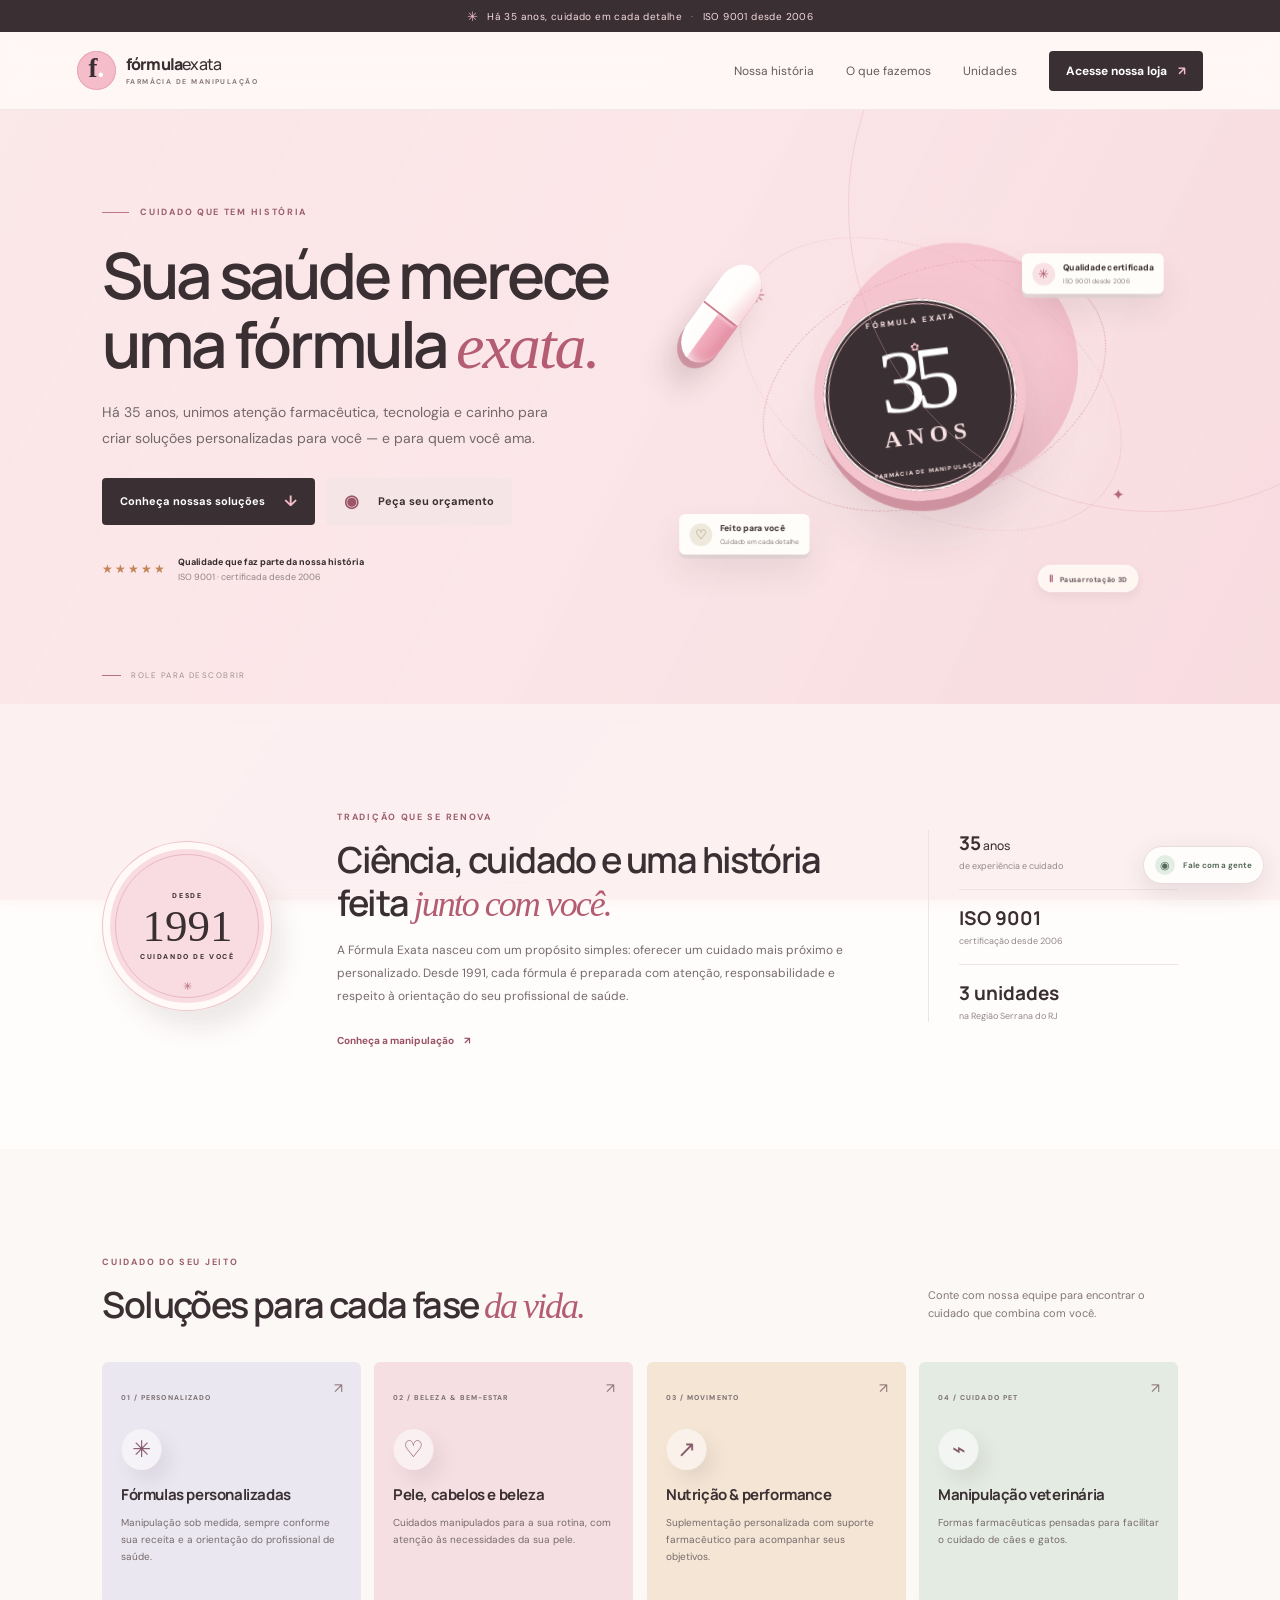
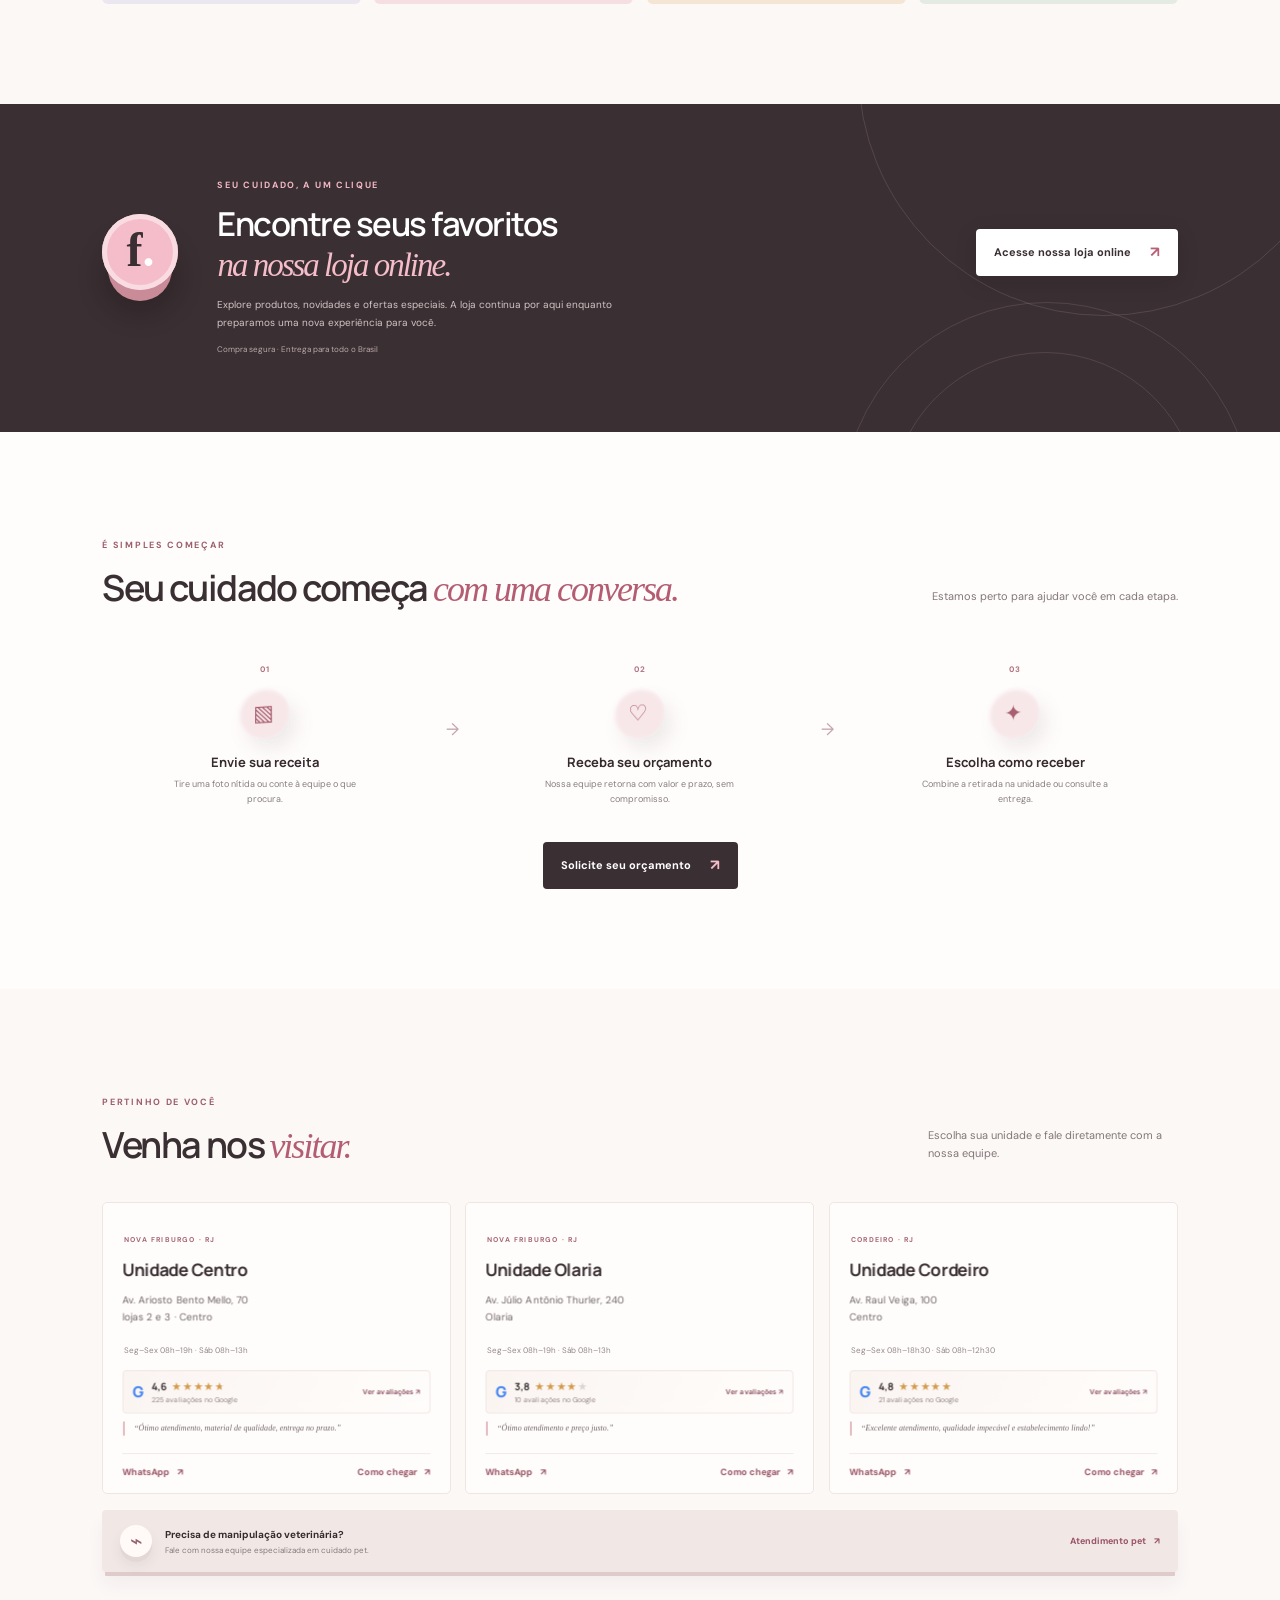
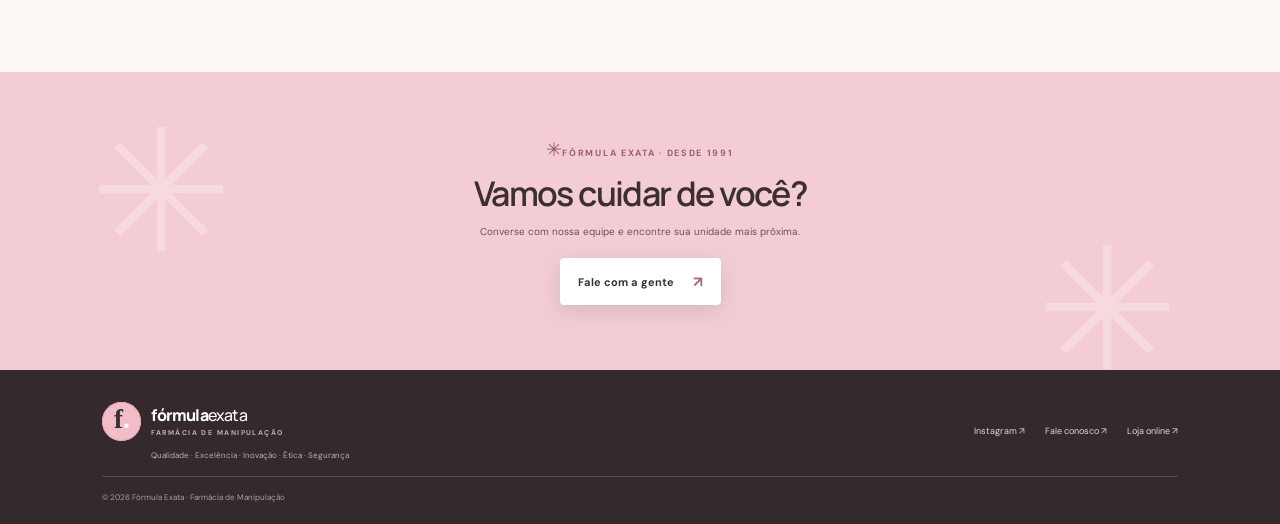
==== index.html @ 4f674cab "first commit" ====
<!doctype html>
<html lang="pt-BR">
<head>
  <meta charset="utf-8">
  <meta name="viewport" content="width=device-width, initial-scale=1">
  <meta name="theme-color" content="#3a2f32">
  <meta name="description" content="Há 35 anos cuidando de você com fórmulas personalizadas, qualidade certificada e atenção farmacêutica. Encontre sua unidade Fórmula Exata.">
  <title>Fórmula Exata | Cuidado feito para você</title>
  <link rel="preconnect" href="https://fonts.googleapis.com">
  <link rel="preconnect" href="https://fonts.gstatic.com" crossorigin>
  <link href="https://fonts.googleapis.com/css2?family=DM+Sans:wght@400;500;600;700&family=Manrope:wght@400;500;600;700;800&display=swap" rel="stylesheet">
  <link rel="stylesheet" href="styles.css">
  <link rel="stylesheet" href="effects-3d.css">
  <script src="script.js" defer></script>
</head>
<body>
  <div class="site-video-backdrop" aria-hidden="true">
    <video autoplay muted loop playsinline preload="auto" tabindex="-1">
      <source src="assets/formula-exata-background.mp4" type="video/mp4">
    </video>
  </div>
  <div class="site-video-wash" aria-hidden="true"></div>
  <div class="announcement"><span class="sparkle">✳</span> Há 35 anos, cuidado em cada detalhe <span class="announcement-dot">·</span> ISO 9001 desde 2006</div>
  <header class="site-header" id="topo">
    <a class="brand" href="#topo" aria-label="Fórmula Exata, início">
      <span class="brand-symbol" aria-hidden="true"><span>f<span class="brand-dot">.</span></span></span>
      <span class="brand-name">fórmula<span>exata</span><small>FARMÁCIA DE MANIPULAÇÃO</small></span>
    </a>
    <button class="menu-toggle" aria-label="Abrir menu" aria-expanded="false" aria-controls="main-nav"><span></span><span></span></button>
    <nav class="main-nav" id="main-nav" aria-label="Navegação principal">
      <a href="#sobre">Nossa história</a><a href="#solucoes">O que fazemos</a><a href="#unidades">Unidades</a>
      <a class="nav-store" data-store-link href="https://www.formulaexata.com.br/" target="_blank" rel="noopener">Acesse nossa loja <span>↗</span></a>
    </nav>
  </header>

  <main>
    <section class="hero" aria-labelledby="hero-title">
      <div class="hero-copy">
        <div class="hero-kicker"><span class="kicker-line"></span> CUIDADO QUE TEM HISTÓRIA</div>
        <h1 id="hero-title">Sua saúde merece uma fórmula <em>exata.</em></h1>
        <p class="hero-description">Há 35 anos, unimos atenção farmacêutica, tecnologia e carinho para criar soluções personalizadas para você — e para quem você ama.</p>
        <div class="hero-actions">
          <a class="button button-dark" href="#solucoes">Conheça nossas soluções <span>↓</span></a>
          <a class="button button-soft" href="orcamento.html"><span class="wa-icon">◉</span> Peça seu orçamento</a>
        </div>
        <div class="hero-proof"><div class="proof-stars" aria-label="4,2 de 5 estrelas">★★★★★</div><span><strong>Qualidade que faz parte da nossa história</strong><small>ISO 9001 · certificada desde 2006</small></span></div>
      </div>
      <div class="hero-art" aria-label="35 anos de história da Fórmula Exata">
        <div class="art-sun"></div><div class="orbit orbit-one"></div><div class="orbit orbit-two"></div>
        <div class="pill-3d" aria-hidden="true"><span class="pill-seam"></span><span class="pill-glint"></span></div>
        <div class="age-seal" data-tilt><span class="seal-top">FÓRMULA EXATA</span><span class="seal-flower">✿</span><strong>35</strong><b>ANOS</b><span class="seal-bottom">FARMÁCIA DE MANIPULAÇÃO</span></div>
        <button class="scene-control" type="button" aria-pressed="false"><span>Ⅱ</span> Pausar rotação 3D</button>
        <div class="floating-note note-quality"><span class="note-icon">✳</span><span><strong>Qualidade certificada</strong><small>ISO 9001 desde 2006</small></span></div>
        <div class="floating-note note-care"><span class="care-heart">♡</span><span><strong>Feito para você</strong><small>Cuidado em cada detalhe</small></span></div>
        <span class="art-spark spark-a">✳</span><span class="art-spark spark-b">✦</span>
      </div>
      <a class="scroll-cue" href="#sobre"><span></span> ROLE PARA DESCOBRIR</a>
    </section>

    <section class="story section-pad" id="sobre">
      <div class="story-seal"><span class="story-seal-caption">DESDE</span><strong>1991</strong><span class="story-seal-caption">CUIDANDO DE VOCÊ</span><i>✳</i></div>
      <div class="story-copy"><span class="eyebrow">TRADIÇÃO QUE SE RENOVA</span><h2>Ciência, cuidado e uma história feita <em>junto com você.</em></h2><p>A Fórmula Exata nasceu com um propósito simples: oferecer um cuidado mais próximo e personalizado. Desde 1991, cada fórmula é preparada com atenção, responsabilidade e respeito à orientação do seu profissional de saúde.</p><a class="text-link" href="solucoes.html?area=personalizadas">Conheça a manipulação <span>↗</span></a></div>
      <div class="story-facts"><div><strong>35<span> anos</span></strong><small>de experiência e cuidado</small></div><div><strong>ISO 9001</strong><small>certificação desde 2006</small></div><div><strong>3 unidades</strong><small>na Região Serrana do RJ</small></div></div>
    </section>

    <section class="solutions section-pad" id="solucoes">
      <div class="section-heading"><div><span class="eyebrow">CUIDADO DO SEU JEITO</span><h2>Soluções para cada fase <em>da vida.</em></h2></div><p>Conte com nossa equipe para encontrar o cuidado que combina com você.</p></div>
      <div class="solution-grid">
        <a class="solution-card card-lilac" data-tilt href="solucoes.html?area=personalizadas"><span class="card-number">01 / PERSONALIZADO</span><span class="solution-icon">✳</span><h3>Fórmulas personalizadas</h3><p>Manipulação sob medida, sempre conforme sua receita e a orientação do profissional de saúde.</p><span class="card-arrow">↗</span></a>
        <a class="solution-card card-rose" data-tilt href="solucoes.html?area=beleza"><span class="card-number">02 / BELEZA & BEM-ESTAR</span><span class="solution-icon">♡</span><h3>Pele, cabelos e beleza</h3><p>Cuidados manipulados para a sua rotina, com atenção às necessidades da sua pele.</p><span class="card-arrow">↗</span></a>
        <a class="solution-card card-peach" data-tilt href="solucoes.html?area=nutricao"><span class="card-number">03 / MOVIMENTO</span><span class="solution-icon">↗</span><h3>Nutrição & performance</h3><p>Suplementação personalizada com suporte farmacêutico para acompanhar seus objetivos.</p><span class="card-arrow">↗</span></a>
        <a class="solution-card card-green" data-tilt href="solucoes.html?area=veterinaria"><span class="card-number">04 / CUIDADO PET</span><span class="solution-icon">⌁</span><h3>Manipulação veterinária</h3><p>Formas farmacêuticas pensadas para facilitar o cuidado de cães e gatos.</p><span class="card-arrow">↗</span></a>
      </div>
    </section>

    <section class="store-band" aria-labelledby="store-title">
      <div class="store-orb store-orb-one"></div><div class="store-orb store-orb-two"></div>
      <div class="store-icon" aria-hidden="true"><span>f<span>.</span></span></div>
      <div class="store-copy"><span class="eyebrow eyebrow-light">SEU CUIDADO, A UM CLIQUE</span><h2 id="store-title">Encontre seus favoritos<br><em>na nossa loja online.</em></h2><p>Explore produtos, novidades e ofertas especiais. A loja continua por aqui enquanto preparamos uma nova experiência para você.</p></div>
      <a class="button button-white" data-store-link href="https://www.formulaexata.com.br/" target="_blank" rel="noopener">Acesse nossa loja online <span>↗</span></a>
      <span class="store-footnote">Compra segura · Entrega para todo o Brasil</span>
    </section>

    <section class="how section-pad">
      <div class="section-heading"><div><span class="eyebrow">É SIMPLES COMEÇAR</span><h2>Seu cuidado começa <em>com uma conversa.</em></h2></div><p>Estamos perto para ajudar você em cada etapa.</p></div>
      <div class="steps"><article class="step"><span>01</span><div class="step-icon">▧</div><h3>Envie sua receita</h3><p>Tire uma foto nítida ou conte à equipe o que procura.</p></article><i>→</i><article class="step"><span>02</span><div class="step-icon">♡</div><h3>Receba seu orçamento</h3><p>Nossa equipe retorna com valor e prazo, sem compromisso.</p></article><i>→</i><article class="step"><span>03</span><div class="step-icon">✦</div><h3>Escolha como receber</h3><p>Combine a retirada na unidade ou consulte a entrega.</p></article></div>
      <a class="button button-dark" href="orcamento.html">Solicite seu orçamento <span>↗</span></a>
    </section>

    <section class="locations section-pad" id="unidades">
      <div class="section-heading"><div><span class="eyebrow">PERTINHO DE VOCÊ</span><h2>Venha nos <em>visitar.</em></h2></div><p>Escolha sua unidade e fale diretamente com a nossa equipe.</p></div>
      <div class="location-grid">
        <article class="location-card" data-tilt><span class="location-tag">NOVA FRIBURGO · RJ</span><h3>Unidade Centro</h3><p>Av. Ariosto Bento Mello, 70<br>lojas 2 e 3 · Centro</p><small>Seg–Sex 08h–19h · Sáb 08h–13h</small><div class="google-rating" aria-label="Nota 4,6 de 5 no Google, 225 avaliações"><span class="google-mark">G</span><span class="rating-copy"><strong>4,6 <span class="google-stars" style="--rating:92%" aria-hidden="true">★★★★★</span></strong><small>225 avaliações no Google</small></span><a href="https://maps.app.goo.gl/zG7xDmP8zkJhUBKs8" target="_blank" rel="noopener">Ver avaliações ↗</a></div><blockquote class="google-quote">“Ótimo atendimento, material de qualidade, entrega no prazo.”</blockquote><div class="location-actions"><a href="https://api.whatsapp.com/send?phone=5522997281920" target="_blank" rel="noopener">WhatsApp <span>↗</span></a><a href="https://maps.app.goo.gl/zG7xDmP8zkJhUBKs8" target="_blank" rel="noopener">Como chegar <span>↗</span></a></div></article>
        <article class="location-card" data-tilt><span class="location-tag">NOVA FRIBURGO · RJ</span><h3>Unidade Olaria</h3><p>Av. Júlio Antônio Thurler, 240<br>Olaria</p><small>Seg–Sex 08h–19h · Sáb 08h–13h</small><div class="google-rating" aria-label="Nota 3,8 de 5 no Google, 10 avaliações"><span class="google-mark">G</span><span class="rating-copy"><strong>3,8 <span class="google-stars" style="--rating:76%" aria-hidden="true">★★★★★</span></strong><small>10 avaliações no Google</small></span><a href="https://maps.app.goo.gl/h7TeJ9DscBeEE4Ks8" target="_blank" rel="noopener">Ver avaliações ↗</a></div><blockquote class="google-quote">“Ótimo atendimento e preço justo.”</blockquote><div class="location-actions"><a href="https://api.whatsapp.com/send?phone=552234120036" target="_blank" rel="noopener">WhatsApp <span>↗</span></a><a href="https://maps.app.goo.gl/h7TeJ9DscBeEE4Ks8" target="_blank" rel="noopener">Como chegar <span>↗</span></a></div></article>
        <article class="location-card" data-tilt><span class="location-tag">CORDEIRO · RJ</span><h3>Unidade Cordeiro</h3><p>Av. Raul Veiga, 100<br>Centro</p><small>Seg–Sex 08h–18h30 · Sáb 08h–12h30</small><div class="google-rating" aria-label="Nota 4,8 de 5 no Google, 21 avaliações"><span class="google-mark">G</span><span class="rating-copy"><strong>4,8 <span class="google-stars" style="--rating:96%" aria-hidden="true">★★★★★</span></strong><small>21 avaliações no Google</small></span><a href="https://maps.app.goo.gl/7DacZSWbR8bm2wir6" target="_blank" rel="noopener">Ver avaliações ↗</a></div><blockquote class="google-quote">“Excelente atendimento, qualidade impecável e estabelecimento lindo!”</blockquote><div class="location-actions"><a href="https://api.whatsapp.com/send?phone=5522997758395" target="_blank" rel="noopener">WhatsApp <span>↗</span></a><a href="https://maps.app.goo.gl/7DacZSWbR8bm2wir6" target="_blank" rel="noopener">Como chegar <span>↗</span></a></div></article>
      </div>
      <div class="pet-contact"><span class="pet-paw">⌁</span><span><strong>Precisa de manipulação veterinária?</strong><small>Fale com nossa equipe especializada em cuidado pet.</small></span><a href="https://api.whatsapp.com/send?phone=5522997673081" target="_blank" rel="noopener">Atendimento pet <span>↗</span></a></div>
    </section>

    <section class="closing-cta"><span class="closing-flower">✳</span><span class="eyebrow">FÓRMULA EXATA · DESDE 1991</span><h2>Vamos cuidar de você?</h2><p>Converse com nossa equipe e encontre sua unidade mais próxima.</p><a class="button button-white" href="contato.html">Fale com a gente <span>↗</span></a></section>
  </main>

  <footer class="site-footer"><a class="brand footer-brand" href="#topo"><span class="brand-symbol"><span>f<span class="brand-dot">.</span></span></span><span class="brand-name">fórmula<span>exata</span><small>FARMÁCIA DE MANIPULAÇÃO</small></span></a><p>Qualidade · Excelência · Inovação · Ética · Segurança</p><div class="footer-links"><a href="https://www.instagram.com/formulaexataoficial/" target="_blank" rel="noopener">Instagram ↗</a><a href="contato.html">Fale conosco ↗</a><a data-store-link href="https://www.formulaexata.com.br/" target="_blank" rel="noopener">Loja online ↗</a></div><small>© <span id="year"></span> Fórmula Exata · Farmácia de Manipulação</small></footer>
  <a class="floating-whatsapp" href="contato.html" aria-label="Fale com a Fórmula Exata pelo WhatsApp"><span>◉</span><b>Fale com a gente</b></a>
</body>
</html>
---- styles.css ----
:root{--plum:#3a2f32;--plum2:#514145;--pink:#f4bdc9;--pink2:#f9dce2;--rose:#e997aa;--cream:#fffaf7;--paper:#fffdfb;--ink:#352a2d;--muted:#766a6c;--line:#eee4e2;--green:#486a58;--serif:Georgia,'Times New Roman',serif;--sans:'DM Sans',sans-serif;--display:Manrope,var(--sans)}
*{box-sizing:border-box}html{scroll-behavior:smooth;scroll-padding-top:88px}body{margin:0;background:var(--paper);color:var(--ink);font-family:var(--sans);-webkit-font-smoothing:antialiased}a{color:inherit;text-decoration:none}button{font:inherit}.announcement{height:32px;background:var(--plum);color:#f8dbe1;display:flex;align-items:center;justify-content:center;gap:9px;font-size:10px;letter-spacing:.04em}.sparkle{color:var(--pink);font-size:13px}.announcement-dot{opacity:.55}.site-header{height:78px;display:flex;align-items:center;justify-content:space-between;padding:0 max(calc((100vw - 1200px)/2),6vw);background:#fffdfb;position:sticky;top:0;z-index:20;border-bottom:1px solid #f1e9e7}.brand{display:flex;align-items:center;gap:10px}.brand-symbol{width:39px;height:39px;border-radius:50%;background:var(--pink);display:grid;place-items:center;color:var(--plum);font:700 27px var(--serif);box-shadow:inset 0 0 0 1px #e7a8b5}.brand-symbol>span{transform:translateY(-2px)}.brand-dot{color:#fff}.brand-name{font:800 16px var(--display);letter-spacing:-.8px;line-height:1;color:var(--plum)}.brand-name>span{font-weight:500}.brand-name small{display:block;font:700 7px var(--sans);letter-spacing:1.45px;margin-top:5px;color:#88797b}.main-nav{display:flex;align-items:center;gap:32px;font-size:12px;color:#665a5c}.main-nav>a:not(.nav-store):hover,.footer-links a:hover{color:#b6536d}.nav-store{background:var(--plum);color:#fff;padding:12px 17px;border-radius:4px;font-weight:700;transition:.2s}.nav-store:hover,.button-dark:hover{background:#57464b;transform:translateY(-2px)}.nav-store span{margin-left:8px;color:var(--pink)}.menu-toggle{display:none}
.hero{min-height:594px;position:relative;overflow:hidden;display:grid;grid-template-columns:1.04fr .96fr;align-items:center;padding:44px max(calc((100vw - 1110px)/2),8vw) 69px;background:linear-gradient(116deg,#fffaf7 0%,#fff8f6 47%,#f8e1e4 100%)}.hero:after{content:"";position:absolute;right:-180px;top:-210px;width:610px;height:610px;border-radius:50%;border:1px solid #e6aab5;opacity:.35}.hero-copy{position:relative;z-index:2;max-width:530px}.hero-kicker,.eyebrow{font-size:9px;letter-spacing:1.7px;font-weight:700;color:#9c5f6d}.hero-kicker{display:flex;align-items:center;gap:11px}.kicker-line{height:1px;width:27px;background:#bd7886}.hero h1{font:600 clamp(44px,5vw,65px)/1.08 var(--display);letter-spacing:-3.2px;max-width:540px;margin:22px 0 19px;color:var(--plum)}h1 em,h2 em{font-family:var(--serif);font-weight:400;color:#b45d72;letter-spacing:-2px}.hero-description{max-width:465px;color:#73686a;font-size:14px;line-height:1.8;margin:0}.hero-actions{display:flex;gap:11px;margin-top:27px;flex-wrap:wrap}.button{min-height:47px;display:inline-flex;align-items:center;justify-content:center;gap:19px;padding:0 18px;border-radius:4px;font-size:11px;font-weight:700;transition:transform .2s,background .2s,color .2s}.button-dark{background:var(--plum);color:#fff}.button-dark span{font-size:15px;color:var(--pink)}.button-soft{background:#f6e5e7;color:var(--plum)}.button-soft:hover{background:#f1d2d9}.wa-icon{font-size:17px;color:#9d5668}.hero-proof{display:flex;align-items:center;gap:11px;margin-top:31px}.proof-stars{color:#c38457;letter-spacing:2px;font-size:12px}.hero-proof strong,.hero-proof small{display:block}.hero-proof strong{font-size:9px}.hero-proof small{font-size:9px;color:#928486;margin-top:3px}.hero-art{height:460px;position:relative;display:grid;place-items:center}.art-sun{position:absolute;width:340px;height:340px;background:var(--pink);border-radius:50%;right:13%;top:10%;opacity:.75}.orbit{position:absolute;width:420px;height:420px;border:1px solid #d994a2;border-radius:50%;right:6%;top:2%;transform:rotate(-22deg) scaleY(.64)}.orbit-two{width:490px;height:490px;right:0;top:-6%;transform:rotate(28deg) scaleY(.61);opacity:.5}.age-seal{position:relative;z-index:1;width:270px;height:270px;border:13px solid #f4c5ce;box-shadow:0 22px 50px #553f431a, inset 0 0 0 2px #fff4f3;background:var(--plum);color:#f8e2e4;border-radius:50%;display:flex;align-items:center;justify-content:center;flex-direction:column;transform:rotate(-7deg)}.age-seal:before{content:"";position:absolute;inset:6px;border:1px solid #f0c5cd;border-radius:50%}.age-seal strong{font:400 112px/.82 var(--serif);letter-spacing:-10px;color:#fff;margin-left:-8px}.age-seal b{font:600 29px/.9 var(--serif);letter-spacing:7px;margin:12px 0 0 7px}.seal-top,.seal-bottom{position:absolute;z-index:2;font-size:10px;font-weight:800;letter-spacing:2px}.seal-top{top:22px}.seal-bottom{bottom:22px;font-size:7px;letter-spacing:1.3px}.seal-flower{position:absolute;top:54px;font-size:13px;color:var(--pink)}.floating-note{position:absolute;z-index:3;display:flex;align-items:center;gap:10px;background:#fffdfa;box-shadow:0 9px 30px #44343914;padding:12px 14px;border-radius:6px}.floating-note strong,.floating-note small{display:block}.floating-note strong{font-size:10px}.floating-note small{font-size:8px;color:#8c7f81;margin-top:4px}.note-quality{right:0;top:80px}.note-care{left:3px;bottom:61px}.note-icon{width:28px;height:28px;border-radius:50%;display:grid;place-items:center;background:#f8e2e5;color:#b15b70;font-size:16px}.care-heart{width:28px;height:28px;border-radius:50%;display:grid;place-items:center;background:#eee9dc;color:#887a54;font-size:19px}.art-spark{position:absolute;color:#b36577}.spark-a{font-size:24px;left:12%;top:22%}.spark-b{font-size:17px;right:5%;bottom:23%}.scroll-cue{position:absolute;left:max(calc((100vw - 1110px)/2),8vw);bottom:24px;font-size:8px;letter-spacing:1.45px;color:#a08e90;display:flex;align-items:center;gap:10px}.scroll-cue span{width:19px;height:1px;background:#b76f7f}
.section-pad{padding:100px max(calc((100vw - 1110px)/2),8vw)}.story{display:grid;grid-template-columns:190px 1fr 250px;align-items:center;gap:45px;background:#fffdfb}.story-seal{width:170px;height:170px;border-radius:50%;background:var(--pink2);display:flex;align-items:center;justify-content:center;flex-direction:column;position:relative;color:var(--plum);box-shadow:inset 0 0 0 1px #efc4cc,inset 0 0 0 8px #fffaf7}.story-seal:after{content:"";position:absolute;inset:13px;border:1px solid #eab8c2;border-radius:50%}.story-seal strong{font:400 45px var(--serif);z-index:1}.story-seal-caption{z-index:1;font-size:7px;font-weight:800;letter-spacing:1.6px}.story-seal i{position:absolute;bottom:18px;font-size:11px;font-style:normal;z-index:1;color:#b16476}.story-copy{max-width:580px}.story-copy h2,.section-heading h2,.closing-cta h2{font:600 36px/1.2 var(--display);letter-spacing:-1.6px;color:var(--plum);margin:13px 0}.story-copy p{font-size:12px;line-height:1.9;color:#766b6c;margin:0 0 20px}.text-link{font-size:10px;color:#9b5064;font-weight:700}.text-link span{margin-left:8px}.story-facts{border-left:1px solid var(--line);padding-left:30px;display:grid;gap:17px}.story-facts>div+div{padding-top:15px;border-top:1px solid var(--line)}.story-facts strong{display:block;color:var(--plum);font:700 19px var(--display)}.story-facts strong span{font-size:12px;font-weight:500}.story-facts small{display:block;color:#94888a;font-size:9px;margin-top:4px}
.solutions{background:#fbf5f2}.section-heading{display:flex;align-items:flex-end;justify-content:space-between;gap:30px;margin-bottom:34px}.section-heading h2{margin-bottom:0}.section-heading>p{font-size:11px;line-height:1.7;color:#827779;max-width:250px;margin:0 0 5px}.solution-grid{display:grid;grid-template-columns:repeat(4,1fr);gap:13px}.solution-card{position:relative;min-height:242px;padding:22px 19px;border-radius:6px;overflow:hidden;transition:transform .25s,box-shadow .25s}.solution-card:hover{transform:translateY(-5px);box-shadow:0 15px 30px #47333812}.card-lilac{background:#eae7f0}.card-rose{background:#f5dfe3}.card-peach{background:#f4e5d4}.card-green{background:#e4ebe2}.card-number{font-size:7px;letter-spacing:1.05px;color:#796d70;font-weight:700}.solution-icon{display:grid;place-items:center;width:41px;height:41px;border-radius:50%;background:#ffffff80;color:#845769;font:23px var(--serif);margin:24px 0 14px}.solution-card h3{font:700 15px var(--display);letter-spacing:-.4px;color:var(--plum);margin:0 0 9px}.solution-card p{font-size:10px;line-height:1.7;color:#766b6c;margin:0;max-width:225px}.card-arrow{position:absolute;right:18px;top:17px;color:#8e7379;font-size:14px}
.store-band{min-height:328px;position:relative;overflow:hidden;background:var(--plum);padding:65px max(calc((100vw - 1110px)/2),8vw);display:grid;grid-template-columns:90px 1fr auto;align-items:center;gap:25px;color:#fff}.store-band:before{content:"";position:absolute;width:490px;height:490px;border:1px solid #8b7076;border-radius:50%;right:-70px;top:-280px;opacity:.35}.store-orb{position:absolute;border-radius:50%;border:1px solid #8b7076;opacity:.32}.store-orb-one{width:310px;height:310px;right:80px;bottom:-230px}.store-orb-two{width:410px;height:410px;right:28px;bottom:-280px}.store-icon{width:76px;height:76px;background:var(--pink);border-radius:50%;display:grid;place-items:center;color:var(--plum);font:700 48px var(--serif);box-shadow:inset 0 0 0 5px #f9dce2;z-index:1}.store-icon span{transform:translateY(-3px)}.store-icon span span{color:white}.store-copy{z-index:1;max-width:530px}.eyebrow-light{color:#efb8c4}.store-copy h2{font:600 33px/1.2 var(--display);letter-spacing:-1.5px;margin:11px 0;color:#fff}.store-copy h2 em{color:var(--pink)}.store-copy p{font-size:10px;line-height:1.8;color:#d2c3c6;max-width:430px;margin:0}.button-white{background:#fff;color:var(--plum);z-index:1;white-space:nowrap;box-shadow:0 6px 22px #120d0f20}.button-white span{font-size:15px;color:#b76076}.button-white:hover{background:var(--pink2);transform:translateY(-2px)}.store-footnote{grid-column:2/4;font-size:8px;color:#baa9ac;margin-top:-29px;z-index:1}
.how{text-align:center;background:#fffdfb}.how .section-heading{text-align:left}.steps{display:grid;grid-template-columns:1fr 50px 1fr 50px 1fr;align-items:center;margin:45px 0 34px}.step{text-align:center}.step>span{font-size:8px;font-weight:700;letter-spacing:1.3px;color:#b07380}.step-icon{width:52px;height:52px;border-radius:50%;display:grid;place-items:center;margin:12px auto;background:#f7e7e9;color:#a95f70;font-size:22px}.step h3{font:700 13px var(--display);margin:10px 0 6px}.step p{max-width:205px;margin:auto;color:#897e80;font-size:9px;line-height:1.7}.steps>i{font-style:normal;color:#c3a7ad;font-size:17px;margin-top:-5px}
.locations{background:#fbf5f2}.location-grid{display:grid;grid-template-columns:repeat(3,1fr);gap:14px}.location-card{background:#fffdfb;border:1px solid #efe5e2;border-radius:5px;padding:23px 21px 16px;transition:transform .2s,box-shadow .2s}.location-card:hover{transform:translateY(-3px);box-shadow:0 12px 25px #4633390d}.location-tag{font-size:7px;font-weight:700;letter-spacing:1.2px;color:#a76675}.location-card h3{font:700 17px var(--display);letter-spacing:-.4px;margin:12px 0 10px;color:var(--plum)}.location-card p{font-size:10px;line-height:1.7;color:#71676a;min-height:35px;margin:0 0 10px}.location-card>small{color:#938789;font-size:8px}.location-actions{border-top:1px solid #f0e9e7;margin-top:17px;padding-top:12px;display:flex;justify-content:space-between}.location-actions a{font-size:9px;font-weight:700;color:#995367}.location-actions span{margin-left:5px}.pet-contact{margin-top:16px;display:flex;align-items:center;gap:13px;background:#f1e8e6;border-radius:4px;padding:15px 18px}.pet-paw{width:32px;height:32px;border-radius:50%;display:grid;place-items:center;background:#fffaf7;color:#936372;font-size:21px}.pet-contact strong,.pet-contact small{display:block}.pet-contact strong{font-size:10px}.pet-contact small{font-size:8px;color:#867a7c;margin-top:4px}.pet-contact>a{margin-left:auto;font-size:9px;font-weight:700;color:#995367}.pet-contact>a span{margin-left:6px}
.closing-cta{position:relative;overflow:hidden;background:#f2c3cc;text-align:center;padding:65px 20px;color:var(--plum)}.closing-cta:before,.closing-cta:after{content:"✳";position:absolute;color:#fff8f8;font-size:170px;opacity:.3}.closing-cta:before{left:7%;top:10px}.closing-cta:after{right:8%;bottom:-52px}.closing-flower{font-size:19px;color:#9b596a}.closing-cta h2{font-size:34px;margin:11px 0}.closing-cta p{font-size:10px;color:#665459;margin:0 0 20px}.closing-cta .button-white{display:inline-flex}.site-footer{background:#342a2d;color:#f4e9eb;padding:32px max(calc((100vw - 1110px)/2),8vw) 22px;display:grid;grid-template-columns:1fr auto;align-items:center;gap:16px}.footer-brand .brand-symbol{background:#f3bdc8}.footer-brand .brand-name{color:#fff}.footer-brand .brand-name small{color:#c2afb3}.site-footer>p{grid-column:1;font-size:8px;color:#baaeb0;margin:-7px 0 0 49px}.footer-links{grid-column:2;grid-row:1/3;display:flex;gap:20px;font-size:9px;color:#e3d6d8}.site-footer>small{grid-column:1/-1;border-top:1px solid #574b4e;padding-top:15px;font-size:8px;color:#aa9da0}.floating-whatsapp{position:fixed;right:23px;bottom:22px;z-index:12;background:#fffdfb;border:1px solid #eadcde;box-shadow:0 7px 25px #3c2e321e;border-radius:30px;padding:10px 14px;display:flex;align-items:center;gap:8px;color:#586c5b;font-size:9px}.floating-whatsapp>span{width:22px;height:22px;display:grid;place-items:center;background:#e2eee3;border-radius:50%;font-size:13px}.floating-whatsapp b{font-weight:700}
.reveal{opacity:0;transform:translateY(17px);transition:opacity .65s ease,transform .65s ease}.reveal.is-visible{opacity:1;transform:none}
@media(min-width:1500px){.hero{min-height:650px}.hero-art{height:500px}}
@media(max-width:950px){.hero{padding-left:6vw;padding-right:6vw;grid-template-columns:1fr .85fr}.hero h1{font-size:52px}.hero-art{transform:scale(.88)}.section-pad{padding:78px 6vw}.story{grid-template-columns:150px 1fr 190px;gap:25px}.story-seal{width:145px;height:145px}.story-copy h2,.section-heading h2{font-size:31px}.story-facts{padding-left:20px}.solution-grid{grid-template-columns:repeat(2,1fr)}.solution-card{min-height:225px}.store-band{padding-left:6vw;padding-right:6vw;grid-template-columns:75px 1fr auto;gap:17px}}
@media(max-width:680px){html{scroll-padding-top:70px}.announcement{height:29px;font-size:8px}.site-header{height:65px;padding:0 19px}.brand-symbol{width:35px;height:35px}.brand-name{font-size:15px}.menu-toggle{width:38px;height:38px;border:0;background:none;display:flex;flex-direction:column;gap:6px;align-items:center;justify-content:center;z-index:2}.menu-toggle span{height:1.5px;width:20px;background:var(--plum);transition:transform .2s}.menu-toggle[aria-expanded=true] span:first-child{transform:translateY(3.7px) rotate(45deg)}.menu-toggle[aria-expanded=true] span:last-child{transform:translateY(-3.7px) rotate(-45deg)}.main-nav{display:none;position:absolute;left:0;right:0;top:65px;background:#fffdfb;padding:14px 19px 20px;box-shadow:0 12px 20px #372c3010;flex-direction:column;align-items:stretch;gap:0}.main-nav.open{display:flex}.main-nav>a:not(.nav-store){padding:13px 4px;border-bottom:1px solid #f2ebea}.nav-store{text-align:center;margin-top:13px}.hero{min-height:auto;padding:53px 22px 57px;grid-template-columns:1fr;overflow:hidden}.hero-copy{max-width:none}.hero h1{font-size:47px;letter-spacing:-2.7px;margin:17px 0 13px;max-width:440px}.hero-description{font-size:12px;line-height:1.75;max-width:470px}.hero-actions{margin-top:20px;gap:8px}.button{min-height:43px;font-size:9px;padding:0 13px;gap:11px}.hero-proof{margin-top:21px}.hero-art{height:310px;transform:scale(.78);transform-origin:center center;margin:-7px -35px -10px}.art-sun{width:320px;height:320px;right:calc(50% - 160px);top:0}.orbit{right:calc(50% - 205px);top:-10px}.orbit-two{right:calc(50% - 240px);top:-30px}.note-quality{right:0;top:41px}.note-care{left:0;bottom:10px}.scroll-cue{left:22px;bottom:17px;font-size:7px}.section-pad{padding:66px 21px}.story{grid-template-columns:90px 1fr;gap:17px}.story-seal{width:86px;height:86px;box-shadow:inset 0 0 0 1px #efc4cc,inset 0 0 0 5px #fffaf7}.story-seal:after{inset:8px}.story-seal strong{font-size:25px}.story-seal-caption{font-size:4.7px;letter-spacing:.9px}.story-seal i{bottom:8px;font-size:7px}.story-copy{grid-column:2}.story-copy .eyebrow{font-size:7px;letter-spacing:1px}.story-copy h2{font-size:24px;letter-spacing:-1.1px;margin:8px 0}.story-copy p{font-size:10px;line-height:1.75}.story-facts{grid-column:1/-1;border-left:0;border-top:1px solid var(--line);padding:18px 0 0;display:grid;grid-template-columns:repeat(3,1fr);gap:10px}.story-facts>div+div{border-top:0;border-left:1px solid var(--line);padding:0 0 0 12px}.story-facts strong{font-size:15px}.story-facts strong span{font-size:9px}.story-facts small{font-size:7px;line-height:1.5}.section-heading{display:block;margin-bottom:24px}.section-heading h2{font-size:29px;letter-spacing:-1.3px;margin-top:9px}.section-heading>p{margin:10px 0 0;max-width:310px;font-size:10px}.solution-grid{gap:9px}.solution-card{min-height:213px;padding:16px 14px}.card-number{font-size:6px;letter-spacing:.6px}.solution-icon{width:34px;height:34px;font-size:20px;margin:21px 0 12px}.solution-card h3{font-size:12px}.solution-card p{font-size:9px;line-height:1.6}.card-arrow{right:12px;top:12px;font-size:12px}.store-band{padding:41px 22px 38px;grid-template-columns:54px 1fr;gap:13px;min-height:0}.store-icon{width:52px;height:52px;font-size:34px}.store-copy .eyebrow{font-size:7px;letter-spacing:1px}.store-copy h2{font-size:25px;letter-spacing:-1.2px;margin:8px 0}.store-copy p{font-size:9px;line-height:1.7}.store-band>.button{grid-column:2;justify-self:start;margin-top:5px}.store-footnote{grid-column:2;margin:0;font-size:7px}.steps{grid-template-columns:1fr;gap:13px;margin:27px 0}.steps>i{transform:rotate(90deg);font-size:14px;margin:-5px auto}.step{display:grid;grid-template-columns:30px 38px 1fr;grid-template-rows:auto auto;align-items:center;text-align:left;column-gap:9px}.step>span{grid-row:1/3}.step-icon{width:34px;height:34px;font-size:17px;grid-row:1/3;margin:0}.step h3{font-size:11px;align-self:end;margin:0}.step p{font-size:8px;margin:4px 0 0;max-width:none}.how>.button{margin-top:5px}.location-grid{grid-template-columns:1fr;gap:9px}.location-card{padding:18px}.location-card h3{margin:8px 0}.location-card p{min-height:0}.location-actions{margin-top:12px}.pet-contact{padding:13px;gap:9px}.pet-contact strong{font-size:8px}.pet-contact small{font-size:7px;max-width:190px;line-height:1.5}.pet-contact>a{font-size:7px;white-space:nowrap}.closing-cta{padding:51px 20px}.closing-cta h2{font-size:29px}.closing-cta p{font-size:9px}.closing-cta:before{left:-40px;font-size:100px}.closing-cta:after{right:-26px;font-size:100px}.site-footer{padding:27px 21px 18px;grid-template-columns:1fr;gap:12px}.site-footer>p{margin:-6px 0 0 45px}.footer-links{grid-column:1;grid-row:auto;gap:17px;margin:5px 0;font-size:8px}.site-footer>small{grid-column:1;font-size:7px}.floating-whatsapp{right:12px;bottom:12px;padding:8px 10px}.floating-whatsapp b{font-size:8px}}
@media(prefers-reduced-motion:reduce){*,*::before,*::after{scroll-behavior:auto!important;animation-duration:.01ms!important;transition-duration:.01ms!important}.reveal{opacity:1;transform:none}}

/* Página interna de orçamento */
.quote-body{min-height:100vh;background:linear-gradient(135deg,#fffaf7 0%,#fffaf7 47%,#f8e7e9 100%);display:flex;flex-direction:column}.quote-header{position:relative}.quote-back{font-size:11px;font-weight:700;color:#785e64}.quote-back span{font-size:17px;color:#b16476;margin-right:8px;vertical-align:-1px}.quote-back:hover,.quote-home-link:hover{color:#a14d63}.quote-main{width:min(100% - 44px,960px);margin:0 auto;padding:62px 0 46px;display:grid;grid-template-columns:1fr 430px;align-items:center;column-gap:90px;row-gap:25px;flex:1}.quote-intro{max-width:420px;position:relative}.quote-intro:before{content:"✳";position:absolute;top:-89px;left:-24px;font-size:42px;color:#e6adba;opacity:.7}.quote-intro h1{font:600 clamp(38px,4vw,51px)/1.12 var(--display);letter-spacing:-2.5px;color:var(--plum);margin:14px 0}.quote-intro h1 em{color:#b45d72}.quote-intro>p{font-size:13px;line-height:1.8;color:#786d6f;max-width:385px;margin:0}.quote-assurance{display:flex;align-items:center;gap:12px;margin-top:30px;padding:15px;background:#ffffffa6;border:1px solid #f0e5e4;border-radius:5px;max-width:350px}.quote-assurance>span{width:34px;height:34px;border-radius:50%;display:grid;place-items:center;background:#f8e2e6;color:#a85c70;font-size:17px}.quote-assurance strong,.quote-assurance small{display:block}.quote-assurance strong{font-size:10px;color:var(--plum)}.quote-assurance small{font-size:9px;color:#8d8183;margin-top:4px}.quote-card{background:#fffdfb;border:1px solid #efe5e3;border-radius:7px;padding:27px 29px;box-shadow:0 17px 55px #4a343b10}.quote-card-head{display:flex;align-items:center;gap:12px;margin-bottom:22px}.quote-step{width:30px;height:30px;display:grid;place-items:center;border-radius:50%;background:var(--pink2);color:#925568;font-size:12px;font-weight:700}.quote-card h2{font:700 17px var(--display);letter-spacing:-.4px;margin:0;color:var(--plum)}.quote-card-head p{margin:4px 0 0;font-size:9px;color:#95888a}.quote-card form>label{display:block;font-size:10px;font-weight:700;color:#56484c;margin:14px 0 7px}.quote-card label>span:not(.required){font-weight:400;color:#97898b}.quote-card .required{color:#b45268}.quote-card input,.quote-card select{width:100%;min-height:43px;padding:0 12px;background:#fff;border:1px solid #e9dedd;border-radius:4px;color:#504447;font:10px var(--sans);outline:none}.quote-card input::placeholder,.quote-card select:invalid{color:#a89c9e}.quote-card input:focus,.quote-card select:focus{border-color:#ca8795;box-shadow:0 0 0 3px #f6e5e8}.quote-privacy{font-size:8px;line-height:1.6;color:#897d7f;background:#fbf3f2;padding:10px 11px;border-radius:3px;margin:15px 0}.quote-submit{width:100%;border:0;cursor:pointer;justify-content:space-between;padding:0 15px}.quote-submit span{color:var(--pink);font-size:15px}.quote-terms{text-align:center;font-size:8px;color:#9a8f91;margin:10px 0 0}.quote-home-link{grid-column:2;justify-self:center;font-size:9px;color:#826d72;font-weight:600}.quote-footer{padding:18px max(calc((100vw - 960px)/2),22px);border-top:1px solid #eadede;background:#fffaf8;display:flex;align-items:center;gap:16px;color:#897d80}.quote-footer>a{font:700 11px var(--display);color:var(--plum)}.quote-footer>span{font-size:8px}.quote-footer>small{margin-left:auto;font-size:8px}
@media(max-width:760px){.quote-main{grid-template-columns:1fr;max-width:480px;padding:39px 0 32px;row-gap:21px}.quote-intro{max-width:none}.quote-intro:before{top:-36px;left:auto;right:6px;font-size:29px}.quote-intro h1{font-size:38px;max-width:400px;margin:10px 0}.quote-intro>p{font-size:11px}.quote-assurance{margin-top:17px;padding:11px}.quote-card{padding:21px 19px}.quote-home-link{grid-column:1}.quote-footer{padding:16px 21px;flex-wrap:wrap;gap:8px 12px}.quote-footer>small{width:100%;margin:4px 0 0}.quote-back{font-size:10px}}
---- effects-3d.css ----
/* Cena tridimensional e efeitos interativos */
html,body{background:transparent}body{isolation:isolate}.quote-body{background:transparent}
.site-video-backdrop,.site-video-wash{position:fixed;inset:0;pointer-events:none}
.site-video-backdrop{z-index:0;overflow:hidden;background:#f4cad2}
.site-video-backdrop video{width:100%;height:100%;object-fit:cover;object-position:center;filter:brightness(1.55) saturate(.88) contrast(.93) hue-rotate(312deg);opacity:.94;transform:scale(1.04)}
.site-video-wash{z-index:1;background:linear-gradient(125deg,rgba(250,216,223,.22),rgba(255,248,245,.18) 52%,rgba(245,205,215,.24));mix-blend-mode:screen}
body>:not(.site-video-backdrop):not(.site-video-wash):not(.floating-whatsapp):not(.site-header){position:relative;z-index:2}
.site-header{background:#fffdfbdd;backdrop-filter:blur(13px)}
.hero{background:linear-gradient(116deg,#fffaf786 0%,#fff8f680 47%,#f8e1e486 100%)}
.story,.how{background:#fffdfbb0;backdrop-filter:blur(7px)}
.solutions,.locations{background:#fbf5f2b3;backdrop-filter:blur(7px)}
.closing-cta{background:#f2c3cbd1;backdrop-filter:blur(6px)}
.hero-art{perspective:1100px;transform-style:preserve-3d}
.hero-art:before{content:"";position:absolute;inset:10% 5%;background:radial-gradient(ellipse at 55% 55%,#fff7f8 0,transparent 63%);transform:translateZ(-85px);pointer-events:none}
.age-seal{transform:perspective(900px) rotateX(var(--tilt-x,0deg)) rotateY(var(--tilt-y,0deg)) rotate(-7deg) translateZ(38px);transform-style:preserve-3d;transition:transform .18s ease-out,box-shadow .25s;box-shadow:0 34px 55px #553f4326,0 14px 0 -3px #df9eac,inset 0 0 0 2px #fff4f3}
.age-seal:before{transform:translateZ(7px)}
.age-seal strong,.age-seal b,.seal-top,.seal-bottom,.seal-flower{transform:translateZ(10px)}
.art-sun{transform:translateZ(-70px);box-shadow:inset -18px -18px 35px #d8879b33,0 25px 50px #d8879b22}
.orbit{transform:rotate(-22deg) scaleY(.64) translateZ(-35px);border-style:dashed;animation:orbit-breathe 9s ease-in-out infinite alternate}
.orbit-two{transform:rotate(28deg) scaleY(.61) translateZ(-55px);animation:orbit-breathe 11s ease-in-out infinite alternate-reverse}
.floating-note{transform:translateZ(75px);box-shadow:0 17px 35px #44343918,0 4px 0 #eadbdd}
.note-quality{animation:note-float 4.4s ease-in-out infinite}.note-care{animation:note-float 5.2s ease-in-out infinite reverse}
.pill-3d{position:absolute;width:75px;height:154px;left:9%;top:22%;z-index:2;border-radius:48px;background:linear-gradient(90deg,#fffdfb 0%,#fffdfb 45%,#f1aebd 46%,#e994a8 100%);box-shadow:inset 8px 0 13px #fff,inset -7px 0 12px #b45e751e,0 27px 32px #67474d32,0 8px 0 #dea2af;transform-style:preserve-3d;transform:rotate(36deg) rotateY(-28deg) translateZ(68px);animation:pill-turn 8s ease-in-out infinite}
.pill-3d:before{content:"";position:absolute;inset:0 0 50%;border-radius:48px 48px 0 0;background:linear-gradient(100deg,#fff 0%,#fffdfb 58%,#f7d2d9 100%);box-shadow:inset 5px 0 10px #fff8}
.pill-seam{position:absolute;left:2px;right:2px;top:50%;height:2px;background:#cc7f90;box-shadow:0 2px 3px #fff9;transform:translateZ(2px)}.pill-glint{position:absolute;width:8px;height:48px;left:17px;top:23px;border-radius:100%;background:#fff;opacity:.85;filter:blur(1px)}
.scene-control{position:absolute;z-index:5;bottom:6px;right:2%;border:1px solid #ffffffc7;background:#fffaf4dc;color:#655257;border-radius:30px;padding:8px 11px;font-size:8px;font-weight:700;letter-spacing:.2px;cursor:pointer;box-shadow:0 5px 15px #4a333516;backdrop-filter:blur(7px);transition:background .2s,transform .2s}.scene-control:hover{background:#fff;transform:translateY(-2px)}.scene-control span{font-size:10px;margin-right:5px;color:#aa6073}.scene-control[aria-pressed=true] span{font-size:11px}
.hero-art.scene-paused .pill-3d,.hero-art.scene-paused .orbit,.hero-art.scene-paused .orbit-two,.hero-art.scene-paused .note-quality,.hero-art.scene-paused .note-care{animation-play-state:paused}
.solution-card[data-tilt]{transform:perspective(850px) rotateX(var(--tilt-x,0deg)) rotateY(var(--tilt-y,0deg)) translateY(var(--card-lift,0px));transform-style:preserve-3d;transition:transform .16s ease-out,box-shadow .25s}.solution-card[data-tilt]:hover{--card-lift:-5px;box-shadow:0 22px 38px #4733381c}.solution-card[data-tilt] .solution-icon{transform:translateZ(17px) rotateY(12deg);box-shadow:8px 10px 18px #51404918;transition:transform .2s}.solution-card[data-tilt]:hover .solution-icon{transform:translateZ(28px) rotateY(-12deg) rotateX(7deg)}.solution-card[data-tilt] h3,.solution-card[data-tilt] p,.solution-card[data-tilt] .card-number,.solution-card[data-tilt] .card-arrow{transform:translateZ(10px)}
.store-icon{transform-style:preserve-3d;box-shadow:0 17px 0 -6px #ca8b98,0 24px 25px #140d0f42,inset 0 0 0 5px #f9dce2;animation:store-hover 4.2s ease-in-out infinite}.store-icon span{transform:translateY(-3px) translateZ(9px)}
.story-seal{transform:perspective(700px) rotateX(9deg) rotateY(-12deg);box-shadow:12px 18px 25px #533d411b,inset 0 0 0 1px #efc4cc,inset 0 0 0 8px #fffaf7;transition:transform .3s,box-shadow .3s}.story-seal:hover{transform:perspective(700px) rotateX(-3deg) rotateY(9deg) translateY(-4px);box-shadow:16px 24px 28px #533d4124,inset 0 0 0 1px #efc4cc,inset 0 0 0 8px #fffaf7}.story-seal strong{transform:translateZ(14px)}.story-seal-caption,.story-seal i{transform:translateZ(9px)}
.step-icon{transform:perspective(420px) rotateX(16deg) rotateY(-12deg) translateZ(9px);box-shadow:8px 12px 18px #70535b1b,inset 2px 2px 5px #fff;transition:transform .25s,box-shadow .25s}.step:hover .step-icon{transform:perspective(420px) rotateX(-8deg) rotateY(13deg) translateY(-4px) translateZ(18px);box-shadow:12px 18px 21px #70535b24,inset 2px 2px 5px #fff}
.location-card[data-tilt]{transform:perspective(850px) rotateX(var(--tilt-x,0deg)) rotateY(var(--tilt-y,0deg)) translateY(var(--card-lift,0px));transform-style:preserve-3d;transition:transform .16s ease-out,box-shadow .25s}.location-card[data-tilt]:hover{--card-lift:-4px;box-shadow:0 20px 34px #4633391b}.location-card[data-tilt] .location-tag,.location-card[data-tilt] h3,.location-card[data-tilt] p,.location-card[data-tilt]>small,.location-card[data-tilt] .location-actions{transform:translateZ(9px)}
.pet-contact{transform:perspective(900px) rotateX(2deg);box-shadow:0 7px 0 -3px #dfccca,0 13px 18px #4633390c;transition:transform .25s,box-shadow .25s}.pet-contact:hover{transform:perspective(900px) rotateX(-2deg) translateY(-3px);box-shadow:0 10px 0 -3px #dfccca,0 19px 22px #46333914}.pet-paw{box-shadow:0 5px 0 #e4d8d5,0 8px 13px #46333914;transform:translateZ(13px)}
@keyframes pill-turn{0%,100%{transform:rotate(36deg) rotateY(-28deg) translateZ(68px) translateY(0)}50%{transform:rotate(44deg) rotateY(22deg) translateZ(84px) translateY(-13px)}}
@keyframes note-float{0%,100%{translate:0 0}50%{translate:0 -9px}}
@keyframes orbit-breathe{from{scale:1}to{scale:1.04}}
@keyframes store-hover{0%,100%{translate:0 0;rotate:-4deg}50%{translate:0 -8px;rotate:4deg}}
@media(max-width:680px){.hero-art{perspective:850px}.pill-3d{width:55px;height:116px;left:5%;top:20%;animation-name:pill-turn-mobile}.age-seal{transform:perspective(800px) rotateX(var(--tilt-x,0deg)) rotateY(var(--tilt-y,0deg)) rotate(-7deg) translateZ(25px)}.floating-note{transform:translateZ(45px)}.scene-control{bottom:-6px;right:4%;font-size:7px;padding:7px 9px}.solution-card[data-tilt]:hover{--card-lift:-2px}}
@keyframes pill-turn-mobile{0%,100%{transform:rotate(36deg) rotateY(-28deg) translateZ(35px) translateY(0)}50%{transform:rotate(44deg) rotateY(22deg) translateZ(48px) translateY(-8px)}}
@media(prefers-reduced-motion:reduce){.pill-3d,.orbit,.orbit-two,.note-quality,.note-care,.store-icon{animation:none!important}.scene-control{display:none}.age-seal,.solution-card[data-tilt]{transition:none!important}}
@media(max-width:680px){.site-video-backdrop video{object-position:center;opacity:.94}.site-video-wash{background:linear-gradient(140deg,rgba(250,220,226,.22),rgba(255,249,246,.2));}}

/* Composição mais leve e ajustes para telas menores */
.hero-art{transform:scale(.88);transform-origin:center}
.art-sun{width:295px;height:295px}
.age-seal{width:222px;height:222px;border-width:10px}
.age-seal strong{font-size:92px}.age-seal b{font-size:24px;letter-spacing:6px;margin-top:10px}
.seal-top{top:19px;font-size:8px}.seal-bottom{bottom:19px;font-size:6px}.seal-flower{top:44px;font-size:11px}
.pill-3d{width:58px;height:120px;left:8%;top:22%}
.floating-note{padding:9px 11px;gap:8px}.floating-note strong{font-size:9px}.floating-note small{font-size:7px}.note-icon,.care-heart{width:24px;height:24px;font-size:14px}
.floating-whatsapp{position:fixed;width:max-content;max-width:calc(100vw - 24px);right:16px;bottom:16px;z-index:12;padding:8px 11px;font-size:8px}
.floating-whatsapp>span{width:20px;height:20px;font-size:11px}.floating-whatsapp b{font-size:8px;white-space:nowrap}
@media(max-width:950px){.hero-art{transform:scale(.8)}.art-sun{width:275px;height:275px}.age-seal{width:210px;height:210px}.age-seal strong{font-size:86px}.pill-3d{width:54px;height:112px}}
@media(max-width:820px){.site-header{position:sticky;z-index:40}.menu-toggle{width:38px;height:38px;border:0;background:none;display:flex;flex-direction:column;gap:6px;align-items:center;justify-content:center;z-index:42}.menu-toggle span{height:1.5px;width:20px;background:var(--plum);transition:transform .2s}.menu-toggle[aria-expanded=true] span:first-child{transform:translateY(3.7px) rotate(45deg)}.menu-toggle[aria-expanded=true] span:last-child{transform:translateY(-3.7px) rotate(-45deg)}.main-nav{display:none;position:absolute;left:0;right:0;top:100%;background:#fffdfb;padding:14px 20px 20px;box-shadow:0 12px 20px #372c3018;flex-direction:column;align-items:stretch;gap:0;z-index:41}.main-nav.open{display:flex}.main-nav>a:not(.nav-store){padding:13px 4px;border-bottom:1px solid #f2ebea;color:#514145;font-size:13px;opacity:1}.nav-store{text-align:center;margin-top:13px}}
@media(max-width:820px){.store-band{grid-template-columns:60px 1fr;gap:16px;padding-left:5vw;padding-right:5vw}.store-band>.button{grid-column:2;justify-self:start;margin-top:4px}.store-footnote{grid-column:2;margin:0}}
@media(max-width:900px){.quote-main{grid-template-columns:1fr;max-width:480px;padding:39px 0 32px;row-gap:21px}.quote-intro{max-width:none}.quote-intro:before{top:-36px;left:auto;right:6px;font-size:29px}.quote-intro h1{font-size:clamp(34px,7vw,42px);max-width:400px;margin:10px 0}.quote-intro>p{font-size:11px}.quote-assurance{margin-top:17px;padding:11px}.quote-card{padding:21px 19px}.quote-home-link{grid-column:1}.quote-footer{padding:16px 21px;flex-wrap:wrap;gap:8px 12px}.quote-footer>small{width:100%;margin:4px 0 0}}
.contact-card textarea{width:100%;min-height:74px;padding:10px 12px;background:#fff;border:1px solid #e9dedd;border-radius:4px;color:#504447;font:10px/1.6 var(--sans);resize:vertical;outline:none}.contact-card textarea::placeholder{color:#a89c9e}.contact-card textarea:focus{border-color:#ca8795;box-shadow:0 0 0 3px #f6e5e8}
.solution-detail-main{width:min(100% - 44px,990px);margin:0 auto;padding:55px 0 45px;display:grid;grid-template-columns:1fr 420px;align-items:center;column-gap:75px;row-gap:22px;flex:1}.solution-detail-copy{max-width:490px}.solution-breadcrumb{display:inline-block;font-size:9px;color:#9a6370;font-weight:700;margin-bottom:28px}.solution-detail-copy>.eyebrow{display:block}.solution-detail-copy h1{font:600 clamp(36px,4.5vw,54px)/1.12 var(--display);letter-spacing:-2.4px;color:var(--plum);margin:12px 0}.solution-detail-copy h1:after{content:"";display:block;width:48px;height:2px;background:#dca1ad;margin-top:17px}.solution-intro{max-width:440px;font-size:12px;line-height:1.85;color:#75696b;margin:0}.solution-trust{display:flex;align-items:center;gap:12px;padding:13px 15px;margin-top:25px;max-width:390px;background:#fffdfbc9;border:1px solid #fff;border-radius:5px;box-shadow:0 11px 25px #4633380c}.solution-trust>span{width:32px;height:32px;flex:0 0 32px;border-radius:50%;display:grid;place-items:center;background:#f8e1e5;color:#a85a70}.solution-trust p{margin:0}.solution-trust strong,.solution-trust small{display:block}.solution-trust strong{font-size:9px;color:var(--plum)}.solution-trust small{font-size:8px;line-height:1.6;color:#8b7e80;margin-top:3px}.solution-back-link{display:inline-block;font-size:9px;font-weight:700;color:#986071;margin-top:22px}.solution-detail-card{position:relative;overflow:hidden;background:#fffdfbed;border:1px solid #fff;border-radius:7px;padding:26px 27px 22px;box-shadow:0 23px 55px #49373c1c,0 6px 0 -3px #dfb4bc;backdrop-filter:blur(12px)}.solution-detail-orb{position:absolute;right:-22px;top:-28px;width:116px;height:116px;border-radius:50%;display:grid;place-items:center;background:linear-gradient(145deg,#f8dfe4,#ebb2bf);box-shadow:inset -7px -7px 16px #cb819233,0 14px 20px #74505a20;transform:rotateY(-17deg) rotateX(10deg)}.solution-detail-orb span{font:37px var(--serif);color:#a4576c;transform:translateZ(14px)}.solution-detail-card>.eyebrow,.solution-detail-card h2,.solution-detail-card ul,.solution-how,.solution-detail-card label,.solution-detail-card select,.solution-quote-button,.solution-privacy{position:relative;z-index:1}.solution-detail-card h2{font:700 19px var(--display);letter-spacing:-.6px;color:var(--plum);margin:9px 0 13px;max-width:240px}.solution-detail-card ul{list-style:none;padding:0;margin:0 0 14px}.solution-detail-card li{position:relative;padding:9px 0 9px 21px;border-bottom:1px solid #f1e8e6;color:#6e6265;font-size:9px;line-height:1.55}.solution-detail-card li:before{content:"✓";position:absolute;left:0;top:8px;width:14px;height:14px;display:grid;place-items:center;border-radius:50%;background:#f4e3e6;color:#a95c70;font-size:8px;font-weight:700}.solution-how{border-bottom:1px solid #eee4e2;padding:11px 0}.solution-how summary{cursor:pointer;list-style:none;color:#725b62;font-size:9px;font-weight:700}.solution-how summary::-webkit-details-marker{display:none}.solution-how summary:after{content:"+";float:right;color:#a95c70;font-size:14px}.solution-how[open] summary:after{content:"−"}.solution-how p{font-size:8px;line-height:1.65;color:#85797b;margin:9px 0 2px}.solution-detail-card label{display:block;font-size:9px;font-weight:700;color:#55474b;margin:15px 0 7px}.solution-detail-card select{width:100%;min-height:40px;padding:0 10px;background:#fff;border:1px solid #e9dedd;border-radius:4px;color:#5c4d51;font:9px var(--sans)}.solution-quote-button{width:100%;margin-top:11px;justify-content:space-between}.solution-privacy{display:block;text-align:center;font-size:7px;color:#96898b;margin-top:9px}.solution-bottom-back{grid-column:2;justify-self:center;font-size:9px;font-weight:600;color:#866d73}
.google-rating{display:flex;align-items:center;gap:8px;margin-top:12px;padding:8px 9px;background:linear-gradient(115deg,#fbf5f2,#fffdfb);border:1px solid #f0e6e4;border-radius:4px;transform:translateZ(8px)}.google-mark{font:800 15px var(--display);color:#4285f4}.rating-copy{display:block;min-width:0}.rating-copy strong{display:flex;align-items:center;gap:5px;color:var(--plum);font:700 10px var(--display)}.rating-copy small{display:block;color:#8e8183;font-size:7px;margin-top:2px}.google-stars{font:11px Arial,sans-serif;letter-spacing:.5px;background:linear-gradient(90deg,#d39b4b var(--rating),#ded4d1 var(--rating));background-clip:text;-webkit-background-clip:text;color:transparent;white-space:nowrap}.google-rating>a{margin-left:auto;color:#92576a;font-size:7px;font-weight:700;white-space:nowrap}.google-quote{margin:8px 0 0;padding:1px 0 1px 9px;border-left:2px solid #e6bdc5;color:#716568;font:italic 8px/1.55 var(--serif);transform:translateZ(6px)}
@media(max-width:900px){.solution-detail-main{grid-template-columns:1fr;max-width:510px;padding:38px 0 34px;row-gap:22px}.solution-detail-copy{max-width:none}.solution-breadcrumb{margin-bottom:18px}.solution-detail-copy h1{font-size:clamp(34px,7vw,45px)}.solution-detail-card{padding:22px 21px 19px}.solution-bottom-back{grid-column:1}}
@media(max-width:680px){.hero-art{transform:scale(.76)}.age-seal{width:185px;height:185px}.age-seal strong{font-size:76px}.age-seal b{font-size:20px}.seal-top{top:17px;font-size:7px}.seal-bottom{bottom:17px;font-size:5px}.seal-flower{top:37px}.art-sun{width:250px;height:250px}.pill-3d{width:45px;height:96px;left:5%;top:20%}.floating-whatsapp{right:12px;bottom:12px;padding:7px 9px}}
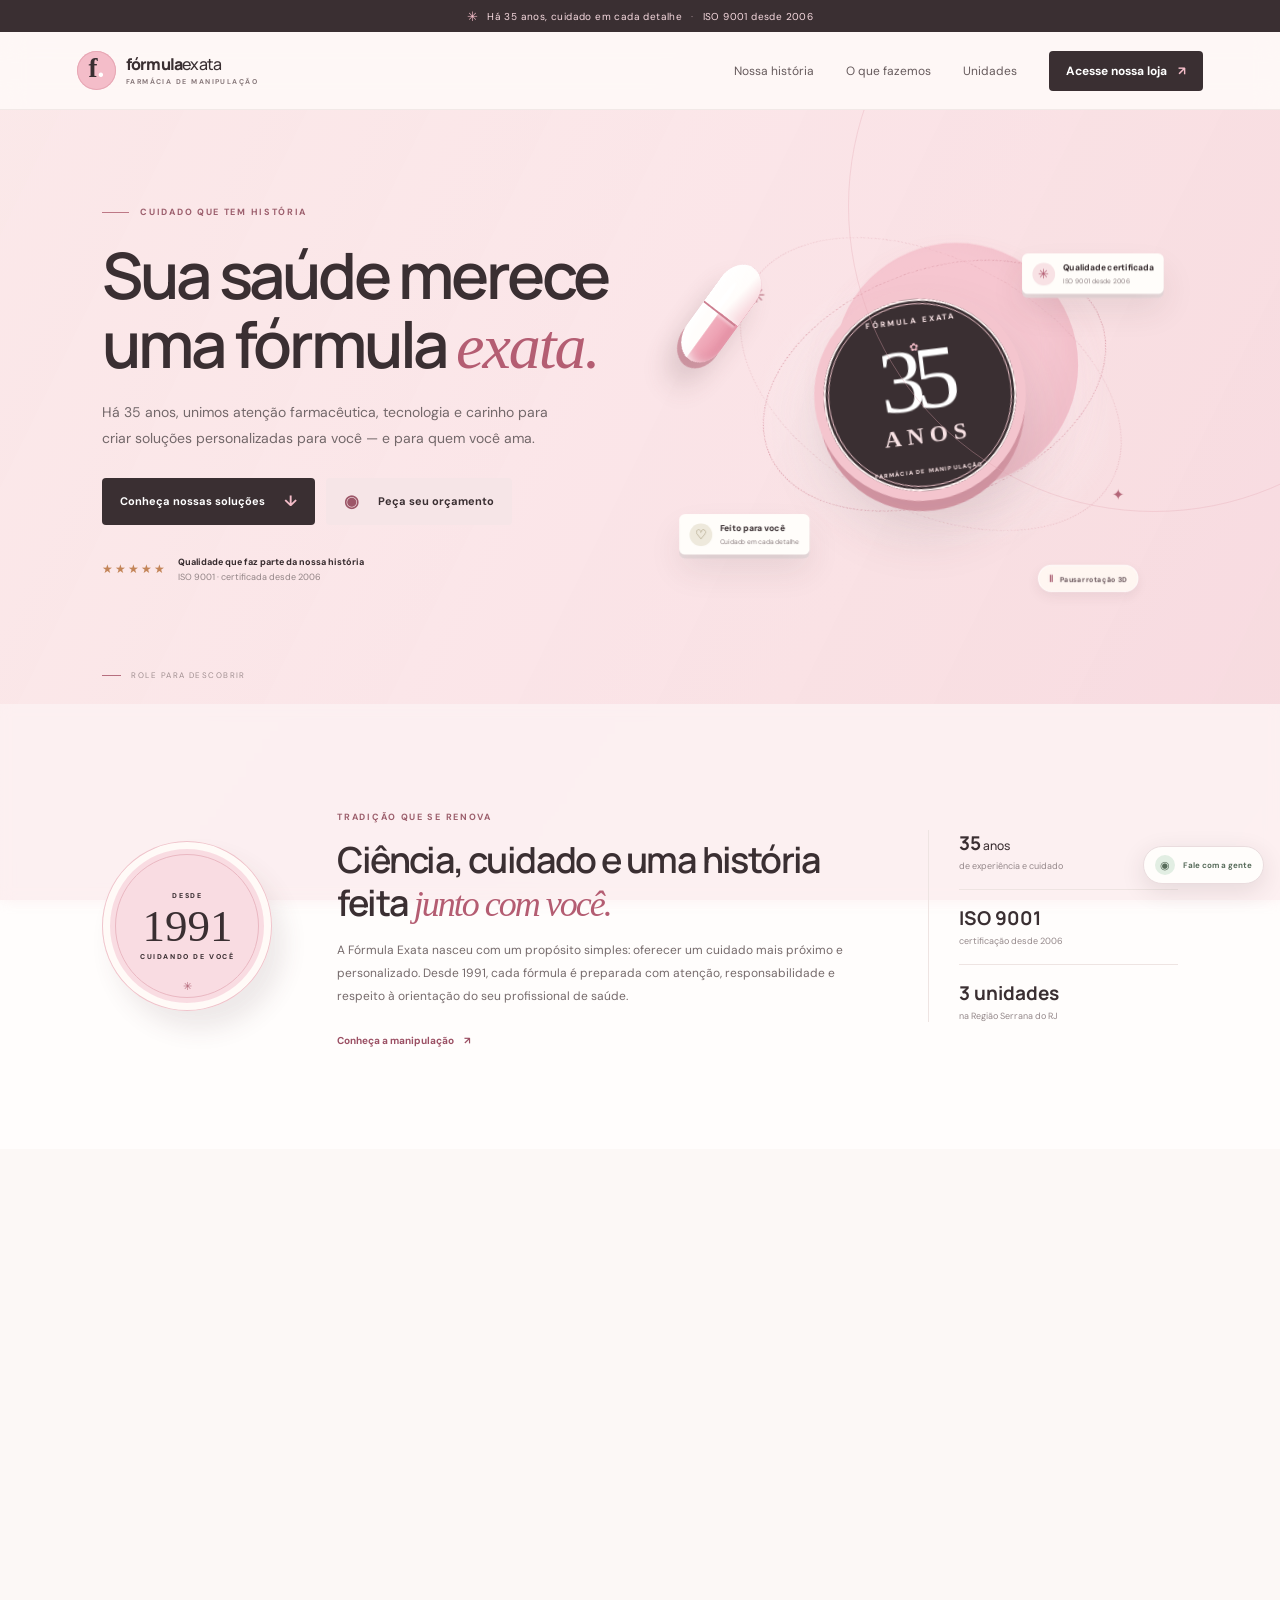
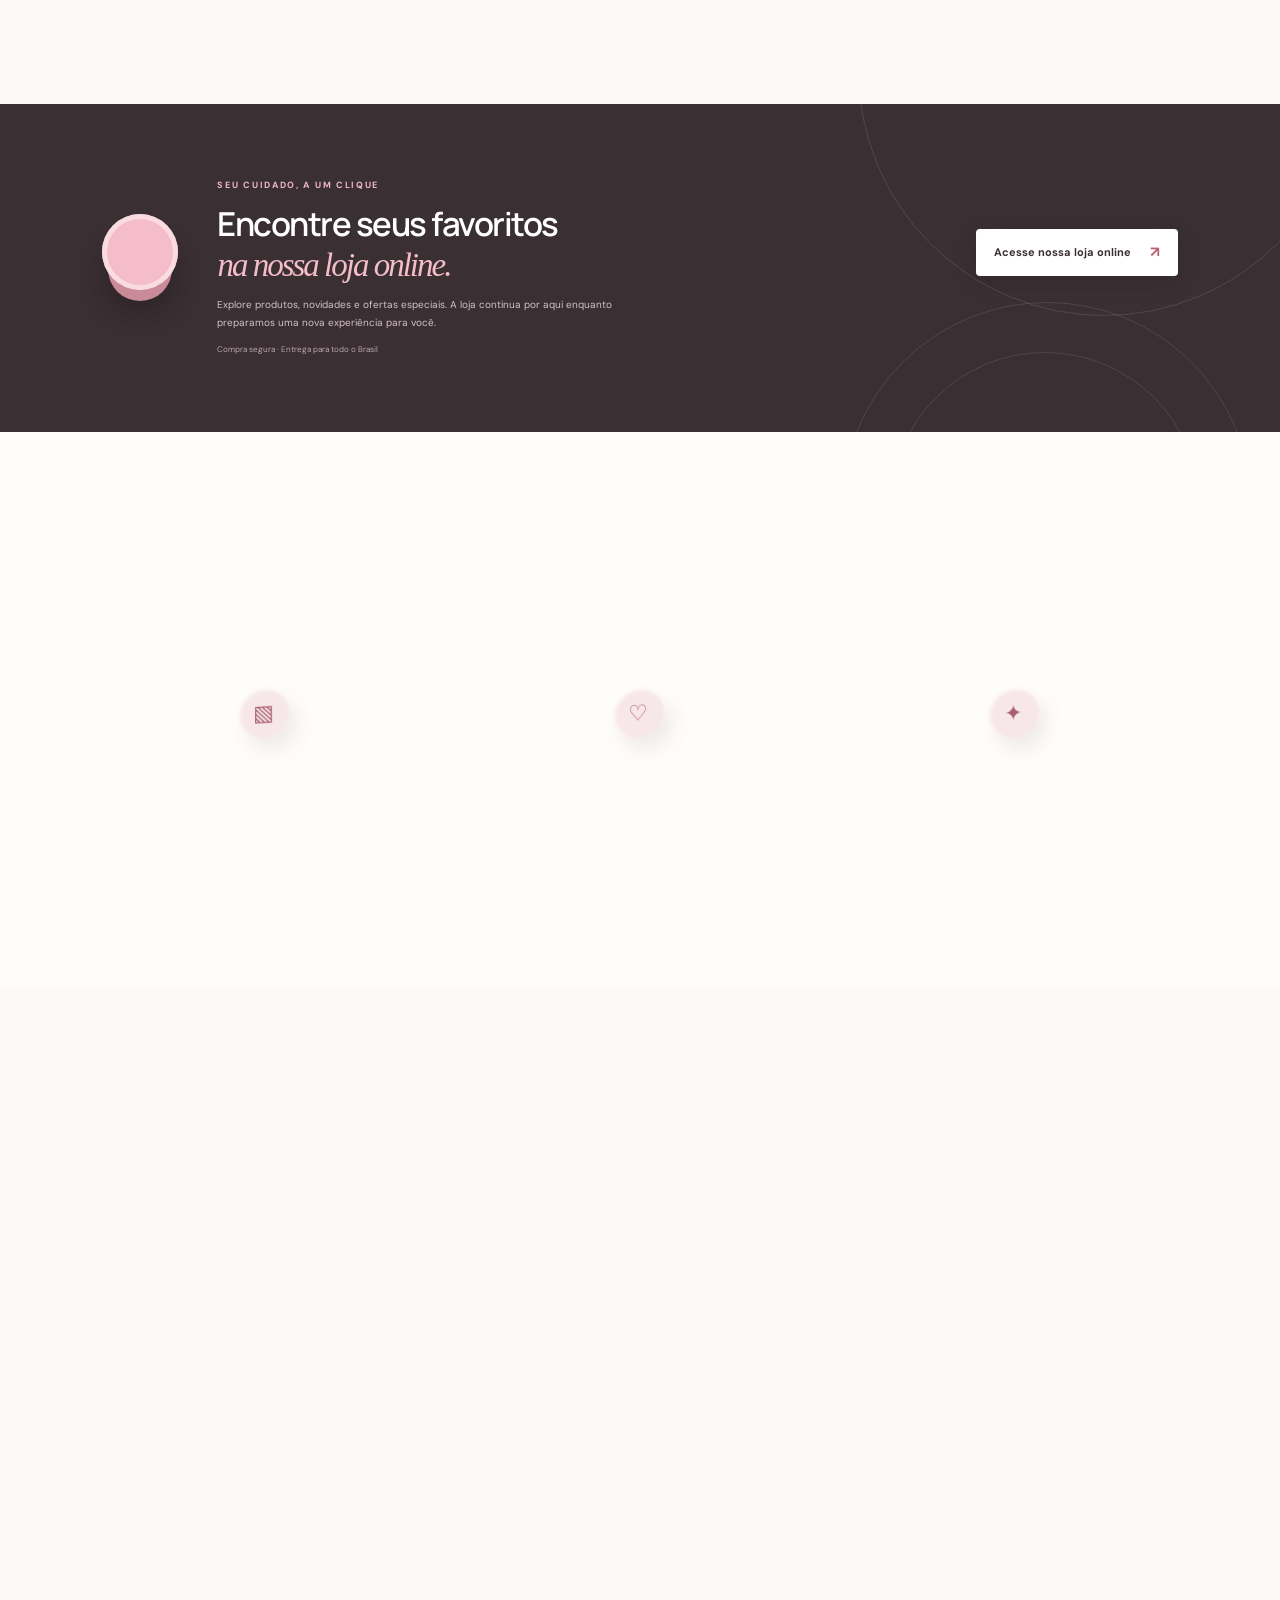
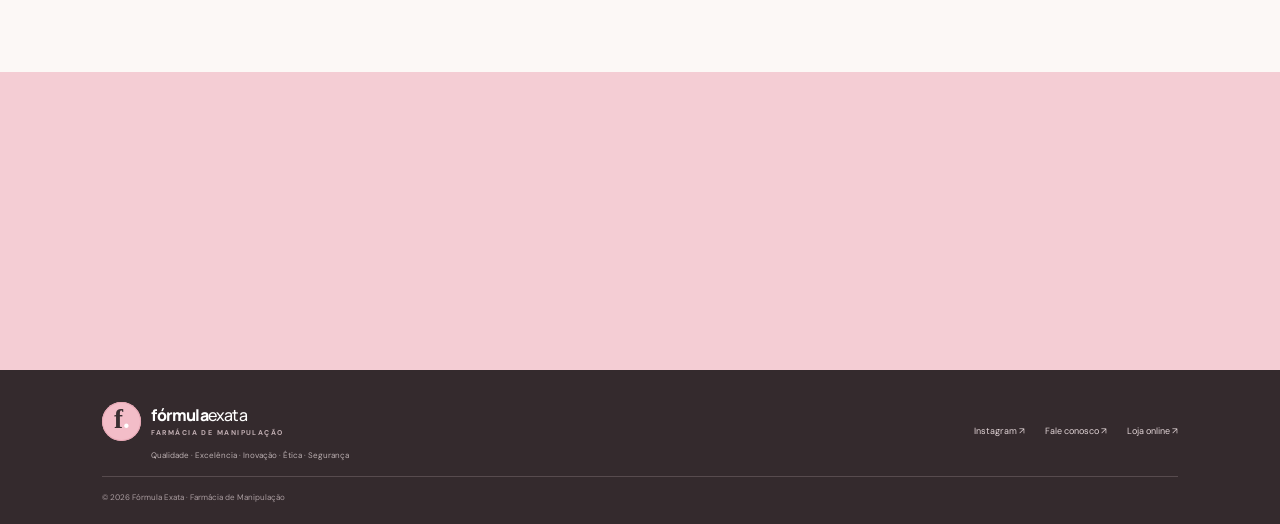
==== commit e6a0367c: "keep background video playing" ====
--- a/index.html
+++ b/index.html
@@ -11,6 +11,7 @@
   <link href="https://fonts.googleapis.com/css2?family=DM+Sans:wght@400;500;600;700&family=Manrope:wght@400;500;600;700;800&display=swap" rel="stylesheet">
   <link rel="stylesheet" href="styles.css">
   <link rel="stylesheet" href="effects-3d.css">
+  <script src="background-video.js" defer></script>
   <script src="script.js" defer></script>
 </head>
 <body>
